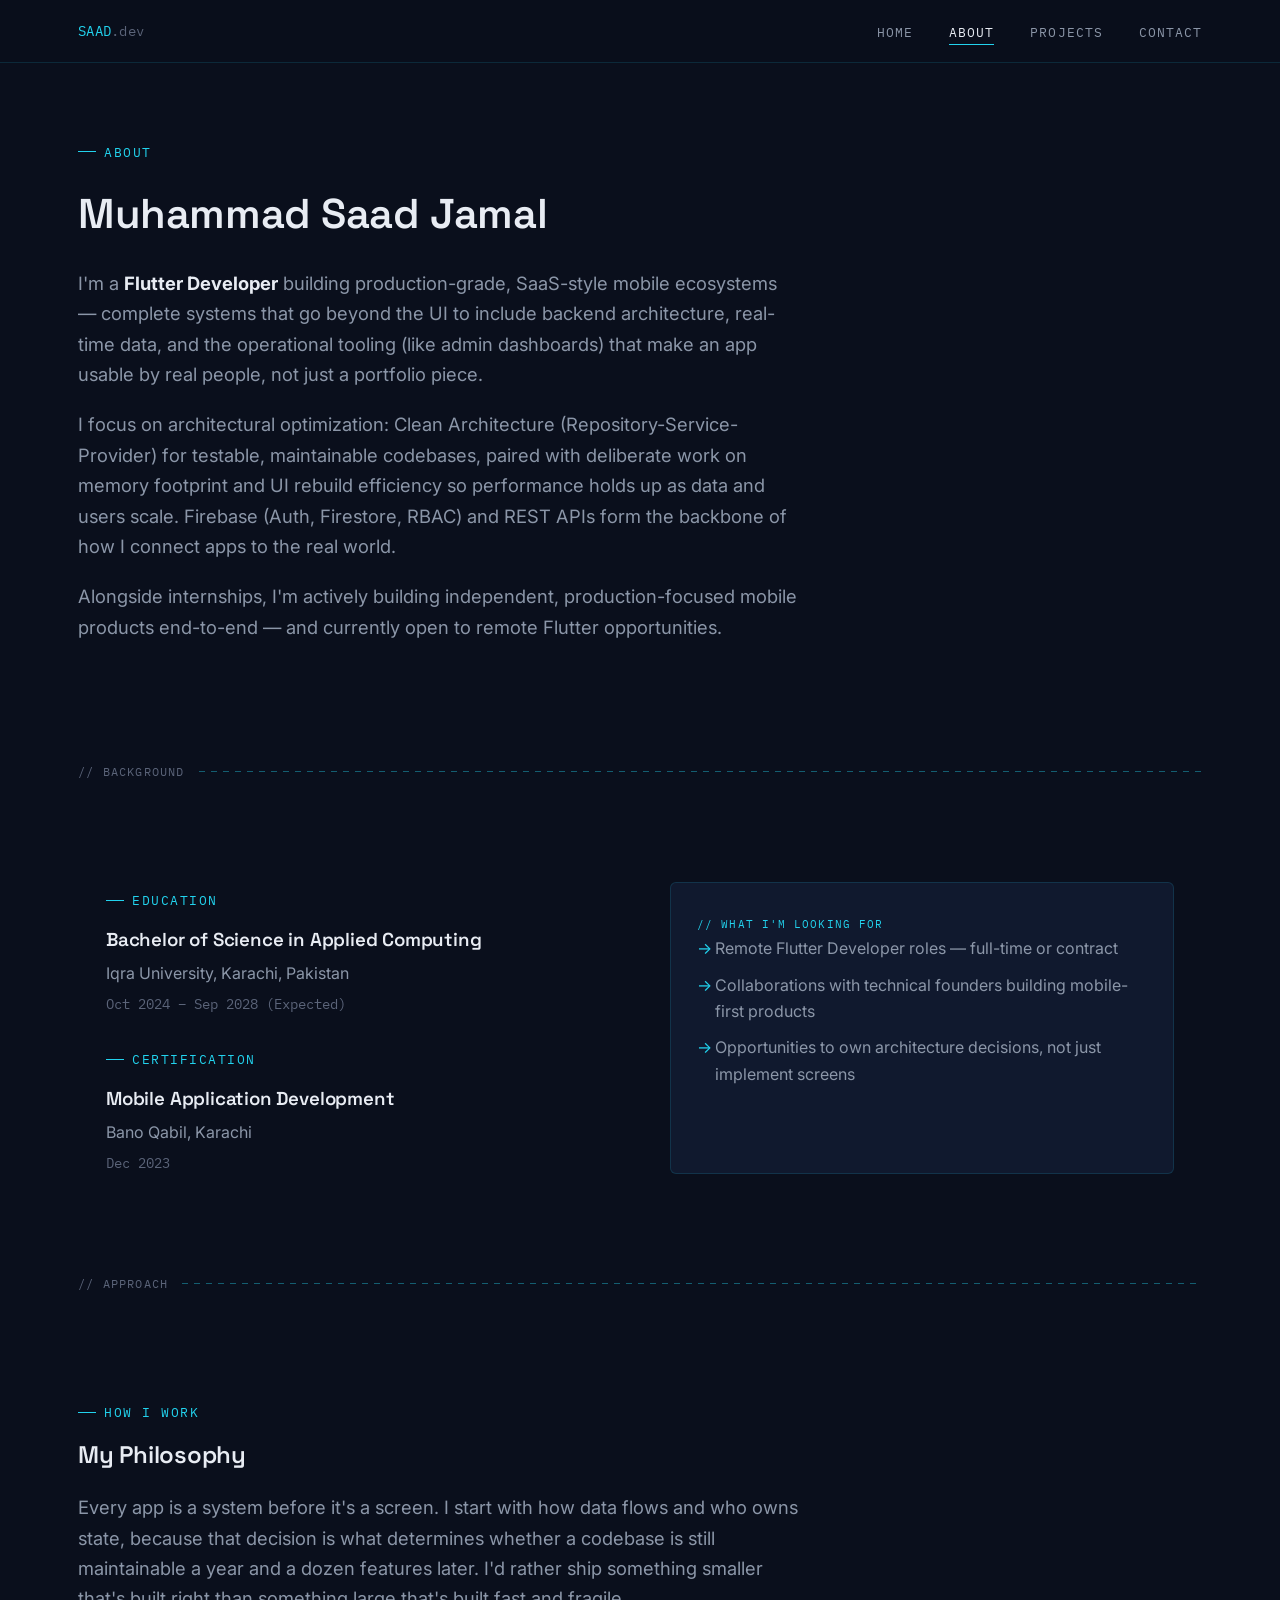
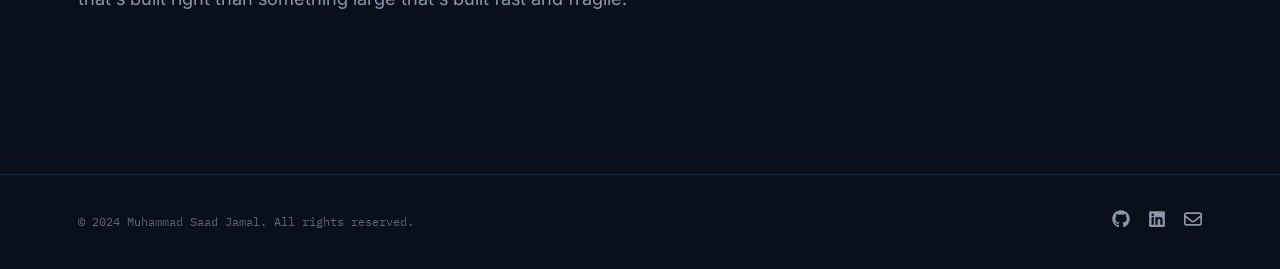
==== about.html @ e8d68d92 "feat: complete portfolio rebuild and redesign" ====
<!DOCTYPE html>
<html lang="en">
<head>
<meta charset="UTF-8">
<meta name="viewport" content="width=device-width, initial-scale=1.0">
<title>About - Muhammad Saad Jamal</title>
<meta name="description" content="Flutter Developer building production-grade mobile ecosystems with Clean Architecture and Firebase.">

<link rel="icon" type="image/svg+xml" href="assets/img/favicon.svg">
<link rel="apple-touch-icon" href="assets/img/favicon.svg">

<link rel="preconnect" href="https://fonts.googleapis.com">
<link rel="preconnect" href="https://fonts.gstatic.com" crossorigin>
<link href="https://fonts.googleapis.com/css2?family=Space+Grotesk:wght@500;600;700&family=Inter:wght@400;500;600&family=IBM+Plex+Mono:wght@400;500&display=swap" rel="stylesheet">
<link rel="stylesheet" href="style.css">
</head>
<body>

<header>
  <nav>
    <a href="index.html" class="logo">SAAD<span class="dim">.dev</span></a>
    <ul class="nav-links">
      <li><a href="index.html">Home</a></li>
      <li><a href="about.html">About</a></li>
      <li><a href="projects.html">Projects</a></li>
      <li><a href="contact.html">Contact</a></li>
    </ul>
    <div class="hamburger">
      <div class="bar"></div>
      <div class="bar"></div>
      <div class="bar"></div>
    </div>
  </nav>
</header>

<main>

  <section style="padding-top: 70px;">
    <div class="section-head" style="margin-bottom: 30px;">
      <span class="eyebrow">About</span>
      <h2>Muhammad Saad Jamal</h2>
    </div>

    <div class="wrap">
      <p class="about-lede">
        I'm a <strong>Flutter Developer</strong> building production-grade, SaaS-style mobile ecosystems —
        complete systems that go beyond the UI to include backend architecture, real-time data, and the
        operational tooling (like admin dashboards) that make an app usable by real people, not just a
        portfolio piece.
      </p>
      <p class="about-lede">
        I focus on architectural optimization: Clean Architecture (Repository-Service-Provider) for testable,
        maintainable codebases, paired with deliberate work on memory footprint and UI rebuild efficiency so
        performance holds up as data and users scale. Firebase (Auth, Firestore, RBAC) and REST APIs form the
        backbone of how I connect apps to the real world.
      </p>
      <p class="about-lede">
        Alongside internships, I'm actively building independent, production-focused mobile products end-to-end
        — and currently open to remote Flutter opportunities.
      </p>
    </div>
  </section>

  <div class="section-divider"><span class="label">// Background</span><span class="line"></span></div>
  <section>
    <div class="wrap">
      <div class="two-col">
        <div>
          <span class="eyebrow">Education</span>
          <h3 style="margin-bottom: 10px;">Bachelor of Science in Applied Computing</h3>
          <p style="color: var(--text-secondary); margin-bottom: 6px;">Iqra University, Karachi, Pakistan</p>
          <p style="font-family: var(--font-mono); font-size: 0.85rem; color: var(--text-muted); margin-bottom: 26px;">Oct 2024 – Sep 2028 (Expected)</p>

          <span class="eyebrow">Certification</span>
          <h3 style="margin-bottom: 10px;">Mobile Application Development</h3>
          <p style="color: var(--text-secondary); margin-bottom: 6px;">Bano Qabil, Karachi</p>
          <p style="font-family: var(--font-mono); font-size: 0.85rem; color: var(--text-muted);">Dec 2023</p>
        </div>

        <div class="looking-for-box">
          <span class="spec-label">// What I'm Looking For</span>
          <ul>
            <li>Remote Flutter Developer roles — full-time or contract</li>
            <li>Collaborations with technical founders building mobile-first products</li>
            <li>Opportunities to own architecture decisions, not just implement screens</li>
          </ul>
        </div>
      </div>
    </div>
  </section>

  <div class="section-divider"><span class="label">// Approach</span><span class="line"></span></div>
  <section>
    <div class="wrap">
      <span class="eyebrow">How I Work</span>
      <h2 style="margin-bottom: 24px;">My Philosophy</h2>
      <p class="about-lede">
        Every app is a system before it's a screen. I start with how data flows and who owns state, because
        that decision is what determines whether a codebase is still maintainable a year and a dozen features
        later. I'd rather ship something smaller that's built right than something large that's built fast
        and fragile.
      </p>
    </div>
  </section>

</main>

<footer>
  <div class="footer-inner">
    <p>&copy; 2024 Muhammad Saad Jamal. All rights reserved.</p>
    <div class="footer-social">
      <a href="https://github.com/DevExplorerr" target="_blank" rel="noopener" aria-label="GitHub">
        <svg xmlns="http://www.w3.org/2000/svg" viewBox="0 0 496 512" aria-hidden="true"><path d="M165.9 397.4c0 2-2.3 3.6-5.2 3.6-3.3 .3-5.6-1.3-5.6-3.6 0-2 2.3-3.6 5.2-3.6 3-.3 5.6 1.3 5.6 3.6zm-31.1-4.5c-.7 2 1.3 4.3 4.3 4.9 2.6 1 5.6 0 6.2-2s-1.3-4.3-4.3-5.2c-2.6-.7-5.5 .3-6.2 2.3zm44.2-1.7c-2.9 .7-4.9 2.6-4.6 4.9 .3 2 2.9 3.3 5.9 2.6 2.9-.7 4.9-2.6 4.6-4.6-.3-1.9-3-3.2-5.9-2.9zM244.8 8C106.1 8 0 113.3 0 252c0 110.9 69.8 205.8 169.5 239.2 12.8 2.3 17.3-5.6 17.3-12.1 0-6.2-.3-40.4-.3-61.4 0 0-70 15-84.7-29.8 0 0-11.4-29.1-27.8-36.6 0 0-22.9-15.7 1.6-15.4 0 0 24.9 2 38.6 25.8 21.9 38.6 58.6 27.5 72.9 20.9 2.3-16 8.8-27.1 16-33.7-55.9-6.2-112.3-14.3-112.3-110.5 0-27.5 7.6-41.3 23.6-58.9-2.6-6.5-11.1-33.3 2.6-67.9 20.9-6.5 69 27 69 27 20-5.6 41.5-8.5 62.8-8.5s42.8 2.9 62.8 8.5c0 0 48.1-33.6 69-27 13.7 34.7 5.2 61.4 2.6 67.9 16 17.7 25.8 31.5 25.8 58.9 0 96.5-58.9 104.2-114.8 110.5 9.2 7.9 17 22.9 17 46.4 0 33.7-.3 75.4-.3 83.6 0 6.5 4.6 14.4 17.3 12.1C428.2 457.8 496 362.9 496 252 496 113.3 383.5 8 244.8 8zM97.2 352.9c-1.3 1-1 3.3 .7 5.2 1.6 1.6 3.9 2.3 5.2 1 1.3-1 1-3.3-.7-5.2-1.6-1.6-3.9-2.3-5.2-1zm-10.8-8.1c-.7 1.3 .3 2.9 2.3 3.9 1.6 1 3.6 .7 4.3-.7 .7-1.3-.3-2.9-2.3-3.9-2-.6-3.6-.3-4.3 .7zm32.4 35.6c-1.6 1.3-1 4.3 1.3 6.2 2.3 2.3 5.2 2.6 6.5 1 1.3-1.3 .7-4.3-1.3-6.2-2.2-2.3-5.2-2.6-6.5-1zm-11.4-14.7c-1.6 1-1.6 3.6 0 5.9 1.6 2.3 4.3 3.3 5.6 2.3 1.6-1.3 1.6-3.9 0-6.2-1.4-2.3-4-3.3-5.6-2z"/></svg>
      </a>
      <a href="https://linkedin.com/in/muhammadsaadjamal" target="_blank" rel="noopener" aria-label="LinkedIn">
        <svg xmlns="http://www.w3.org/2000/svg" viewBox="0 0 448 512" aria-hidden="true"><path d="M416 32H31.9C14.3 32 0 46.5 0 64.3v383.4C0 465.5 14.3 480 31.9 480H416c17.6 0 32-14.5 32-32.3V64.3c0-17.8-14.4-32.3-32-32.3zM135.4 416H69V202.2h66.5V416zm-33.2-243c-21.3 0-38.5-17.3-38.5-38.5S80.9 96 102.2 96c21.2 0 38.5 17.3 38.5 38.5 0 21.3-17.2 38.5-38.5 38.5zm282.1 243h-66.4V312c0-24.8-.5-56.7-34.5-56.7-34.6 0-39.9 27-39.9 54.9V416h-66.4V202.2h63.7v29.2h.9c8.9-16.8 30.6-34.5 62.9-34.5 67.2 0 79.7 44.3 79.7 101.9V416z"/></svg>
      </a>
      <a href="mailto:saadj4775@gmail.com" aria-label="Email">
        <svg xmlns="http://www.w3.org/2000/svg" viewBox="0 0 512 512" aria-hidden="true"><path d="M64 112c-8.8 0-16 7.2-16 16v22.1L220.5 291.7c20.7 17 50.4 17 71.1 0L464 150.1V128c0-8.8-7.2-16-16-16H64zM48 212.2V384c0 8.8 7.2 16 16 16H448c8.8 0 16-7.2 16-16V212.2L322 328.8c-38.4 31.5-93.7 31.5-132 0L48 212.2zM0 128C0 92.7 28.7 64 64 64H448c35.3 0 64 28.7 64 64V384c0 35.3-28.7 64-64 64H64c-35.3 0-64-28.7-64-64V128z"/></svg>
      </a>
    </div>
  </div>
</footer>

<script src="script.js"></script>
</body>
</html>
---- style.css ----
/* =========================================================
   Muhammad Saad Jamal — Portfolio
   Design system: technical blueprint / engineering schematic
   ========================================================= */

:root {
  --bg: #0A0F1C;
  --bg-elevated: #10192E;
  --bg-elevated-2: #142140;
  --accent: #0077B5;
  --accent-bright: #22D3EE;
  --accent-bright-dim: rgba(34, 211, 238, 0.14);
  --text-primary: #E8ECF3;
  --text-secondary: #8B96A8;
  --text-muted: #5B6479;
  --border: rgba(34, 211, 238, 0.14);
  --border-strong: rgba(34, 211, 238, 0.4);
  --danger: #FF6B6B;
  --success: #34D399;

  --font-display: 'Space Grotesk', sans-serif;
  --font-body: 'Inter', sans-serif;
  --font-mono: 'IBM Plex Mono', monospace;

  --max-w: 1180px;
  --radius: 6px;
}

* {
  margin: 0;
  padding: 0;
  box-sizing: border-box;
}

html {
  scroll-behavior: smooth;
}

@media (prefers-reduced-motion: reduce) {
  html {
    scroll-behavior: auto;
  }
  *, *::before, *::after {
    animation-duration: 0.001ms !important;
    animation-iteration-count: 1 !important;
    transition-duration: 0.001ms !important;
    scroll-behavior: auto !important;
  }
}

body {
  background: var(--bg);
  color: var(--text-primary);
  font-family: var(--font-body);
  font-size: 16px;
  line-height: 1.65;
  overflow-x: hidden;
}

a {
  color: var(--accent-bright);
  text-decoration: none;
}

img {
  max-width: 100%;
  display: block;
}

h1, h2, h3, h4 {
  font-family: var(--font-display);
  font-weight: 600;
  line-height: 1.15;
  letter-spacing: -0.01em;
}

::selection {
  background: var(--accent-bright);
  color: var(--bg);
}

:focus-visible {
  outline: 2px solid var(--accent-bright);
  outline-offset: 3px;
  border-radius: 3px;
}

.wrap {
  max-width: var(--max-w);
  margin: 0 auto;
  padding: 0 28px;
}

/* Blueprint grid background, used behind the hero */
.blueprint-grid {
  position: absolute;
  inset: 0;
  background-image:
    linear-gradient(var(--border) 1px, transparent 1px),
    linear-gradient(90deg, var(--border) 1px, transparent 1px);
  background-size: 44px 44px;
  -webkit-mask-image: radial-gradient(ellipse 80% 60% at 50% 20%, #000 40%, transparent 90%);
  mask-image: radial-gradient(ellipse 80% 60% at 50% 20%, #000 40%, transparent 90%);
  pointer-events: none;
  opacity: 0.55;
}

/* =========================================================
   Nav
   ========================================================= */

header {
  position: sticky;
  top: 0;
  z-index: 100;
  background: rgba(10, 15, 28, 0.85);
  backdrop-filter: blur(14px);
  border-bottom: 1px solid var(--border);
}

nav {
  max-width: var(--max-w);
  margin: 0 auto;
  padding: 18px 28px;
  display: flex;
  justify-content: space-between;
  align-items: center;
}

nav .logo {
  font-family: var(--font-mono);
  font-size: 14px;
  color: var(--accent-bright);
  letter-spacing: 0.02em;
}

nav .logo .dim {
  color: var(--text-muted);
}

.nav-links {
  list-style: none;
  display: flex;
  gap: 36px;
}

.nav-links a {
  font-family: var(--font-mono);
  font-size: 13px;
  color: var(--text-secondary);
  text-transform: uppercase;
  letter-spacing: 0.08em;
  position: relative;
  padding-bottom: 4px;
  transition: color 0.25s ease;
}

.nav-links a::after {
  content: '';
  position: absolute;
  left: 0;
  bottom: 0;
  width: 0;
  height: 1px;
  background: var(--accent-bright);
  transition: width 0.25s ease;
}

.nav-links a:hover,
.nav-links a.active {
  color: var(--text-primary);
}

.nav-links a:hover::after,
.nav-links a.active::after {
  width: 100%;
}

.hamburger {
  display: none;
  cursor: pointer;
  flex-direction: column;
  gap: 5px;
}

.hamburger .bar {
  width: 22px;
  height: 2px;
  background-color: var(--text-primary);
  transition: 0.3s;
}

.hamburger.active .bar:nth-child(1) { transform: rotate(-45deg) translate(-5px, 5px); }
.hamburger.active .bar:nth-child(2) { opacity: 0; }
.hamburger.active .bar:nth-child(3) { transform: rotate(45deg) translate(-5px, -5px); }

@media (max-width: 768px) {
  .nav-links {
    position: fixed;
    right: 0;
    top: 58px;
    height: calc(100vh - 58px);
    background: rgba(10, 15, 28, 0.98);
    backdrop-filter: blur(20px);
    flex-direction: column;
    align-items: center;
    justify-content: center;
    width: 100%;
    z-index: 10;
    transform: translateX(100%);
    transition: transform 0.3s ease-in-out;
  }
  .nav-links li { margin: 14px 0; }
  .hamburger { display: flex; z-index: 20; }
  .nav-links.nav-active { transform: translateX(0); }
}

/* =========================================================
   Eyebrow / labels / dividers (blueprint annotation style)
   ========================================================= */

.eyebrow {
  display: inline-flex;
  align-items: center;
  gap: 8px;
  font-family: var(--font-mono);
  font-size: 12.5px;
  color: var(--accent-bright);
  text-transform: uppercase;
  letter-spacing: 0.12em;
  margin-bottom: 18px;
}

.eyebrow::before {
  content: '';
  width: 18px;
  height: 1px;
  background: var(--accent-bright);
}

.section-divider {
  display: flex;
  align-items: center;
  gap: 14px;
  max-width: var(--max-w);
  margin: 0 auto;
  padding: 0 28px;
}

.section-divider .label {
  font-family: var(--font-mono);
  font-size: 12px;
  color: var(--text-muted);
  text-transform: uppercase;
  letter-spacing: 0.1em;
  white-space: nowrap;
}

.section-divider .line {
  flex: 1;
  height: 1px;
  background: repeating-linear-gradient(90deg, var(--border-strong) 0 6px, transparent 6px 12px);
}

section {
  padding: 100px 0;
}

.section-head {
  max-width: var(--max-w);
  margin: 0 auto 48px;
  padding: 0 28px;
}

.section-head h2 {
  font-size: clamp(1.8rem, 3.5vw, 2.6rem);
  margin-top: 10px;
}

.section-head p {
  color: var(--text-secondary);
  max-width: 560px;
  margin-top: 14px;
}

/* =========================================================
   Buttons
   ========================================================= */

.btn {
  font-family: var(--font-mono);
  font-size: 13px;
  letter-spacing: 0.03em;
  padding: 13px 24px;
  border-radius: var(--radius);
  cursor: pointer;
  display: inline-flex;
  align-items: center;
  gap: 8px;
  transition: all 0.25s ease;
  border: 1px solid transparent;
}

.btn-primary {
  background: var(--accent-bright);
  color: var(--bg);
  border-color: var(--accent-bright);
}

.btn-primary:hover {
  background: transparent;
  color: var(--accent-bright);
  transform: translateY(-2px);
}

.btn-outline {
  background: transparent;
  color: var(--text-primary);
  border-color: var(--border-strong);
}

.btn-outline:hover {
  border-color: var(--accent-bright);
  color: var(--accent-bright);
  transform: translateY(-2px);
}

.btn-row {
  display: flex;
  flex-wrap: wrap;
  gap: 14px;
  margin-top: 34px;
}

/* =========================================================
   Hero
   ========================================================= */

.hero {
  position: relative;
  min-height: 88vh;
  display: flex;
  align-items: center;
  padding-top: 60px;
  overflow: hidden;
}

.hero-content {
  position: relative;
  z-index: 2;
  max-width: var(--max-w);
  margin: 0 auto;
  padding: 0 28px;
  opacity: 0;
  animation: fadeUp 0.9s ease forwards;
}

.hero h1 {
  font-size: clamp(2.4rem, 6vw, 4.4rem);
  color: var(--text-primary);
}

.hero h1 .accent {
  color: var(--accent-bright);
}

.hero-role {
  font-family: var(--font-mono);
  font-size: clamp(1.1rem, 2.2vw, 1.5rem);
  color: var(--text-secondary);
  margin-top: 18px;
  min-height: 1.6em;
}

.hero-role .cursor {
  display: inline-block;
  width: 2px;
  height: 1em;
  background: var(--accent-bright);
  margin-left: 4px;
  vertical-align: -0.15em;
  animation: blink 1s step-end infinite;
}

.hero p.lede {
  max-width: 560px;
  color: var(--text-secondary);
  margin-top: 22px;
  font-size: 1.05rem;
}

/* =========================================================
   Stat / status strip
   ========================================================= */

.status-strip {
  display: flex;
  flex-wrap: wrap;
  gap: 10px;
  margin-top: 30px;
}

.status-chip {
  font-family: var(--font-mono);
  font-size: 12px;
  color: var(--text-secondary);
  border: 1px solid var(--border);
  border-radius: 20px;
  padding: 6px 14px;
  display: inline-flex;
  align-items: center;
  gap: 7px;
}

.status-chip .dot {
  width: 6px;
  height: 6px;
  border-radius: 50%;
  background: var(--success);
  box-shadow: 0 0 8px var(--success);
}

/* =========================================================
   Skill chips (mono bracketed tags)
   ========================================================= */

.chip-row {
  display: flex;
  flex-wrap: wrap;
  gap: 10px;
}

.chip {
  font-family: var(--font-mono);
  font-size: 12.5px;
  color: var(--text-secondary);
  border: 1px solid var(--border);
  border-radius: 4px;
  padding: 7px 12px;
  transition: all 0.25s ease;
  background: var(--bg-elevated);
}

.chip:hover {
  border-color: var(--accent-bright);
  color: var(--accent-bright);
}

.chip-group {
  margin-bottom: 26px;
}

.chip-group .chip-group-label {
  font-family: var(--font-mono);
  font-size: 11.5px;
  color: var(--text-muted);
  text-transform: uppercase;
  letter-spacing: 0.1em;
  margin-bottom: 12px;
  display: block;
}

/* =========================================================
   Project spec-sheet cards
   ========================================================= */

.project-grid {
  max-width: var(--max-w);
  margin: 0 auto;
  padding: 0 28px;
  display: grid;
  grid-template-columns: repeat(auto-fit, minmax(320px, 1fr));
  gap: 26px;
}

.project-card {
  position: relative;
  background: var(--bg-elevated);
  border: 1px solid var(--border);
  border-radius: var(--radius);
  padding: 28px;
  opacity: 0;
  transform: translateY(24px);
  transition: border-color 0.3s ease, transform 0.3s ease;
}

.project-card.revealed {
  animation: fadeUp 0.7s ease forwards;
}

.project-card:hover {
  border-color: var(--border-strong);
  transform: translateY(-4px);
}

.project-card::before,
.project-card::after {
  content: '';
  position: absolute;
  width: 10px;
  height: 10px;
  border-color: var(--border-strong);
  border-style: solid;
  opacity: 0.7;
}

.project-card::before {
  top: 8px;
  left: 8px;
  border-width: 1px 0 0 1px;
}

.project-card::after {
  bottom: 8px;
  right: 8px;
  border-width: 0 1px 1px 0;
}

.project-card .project-num {
  font-family: var(--font-mono);
  font-size: 12px;
  color: var(--accent-bright);
  letter-spacing: 0.08em;
}

.project-card h3 {
  font-size: 1.35rem;
  margin: 10px 0 12px;
}

.project-card .project-desc {
  color: var(--text-secondary);
  font-size: 0.95rem;
  margin-bottom: 18px;
}

.project-card .spec-label {
  font-family: var(--font-mono);
  font-size: 11px;
  color: var(--text-muted);
  text-transform: uppercase;
  letter-spacing: 0.1em;
  margin-bottom: 8px;
  margin-top: 18px;
}

.project-card .spec-list {
  list-style: none;
  color: var(--text-secondary);
  font-size: 0.9rem;
}

.project-card .spec-list li {
  position: relative;
  padding-left: 16px;
  margin-bottom: 6px;
}

.project-card .spec-list li::before {
  content: '·';
  position: absolute;
  left: 0;
  color: var(--accent-bright);
}

.project-card .project-links {
  display: flex;
  flex-wrap: wrap;
  gap: 10px;
  margin-top: 22px;
  padding-top: 18px;
  border-top: 1px solid var(--border);
}

.project-card .project-links a {
  font-family: var(--font-mono);
  font-size: 12px;
  color: var(--text-secondary);
  border: 1px solid var(--border);
  border-radius: 4px;
  padding: 7px 12px;
  transition: all 0.25s ease;
  display: inline-flex;
  align-items: center;
  gap: 6px;
}

.project-card .project-links a:hover {
  border-color: var(--accent-bright);
  color: var(--accent-bright);
}

.project-card .project-links a.disabled {
  opacity: 0.4;
  pointer-events: none;
}

.project-card .gallery-img {
  width: 100%;
  height: auto;
  border-radius: 4px;
  border: 1px solid var(--border);
  margin-bottom: 18px;
  display: block;
}

.project-card .thumb-placeholder {
  height: 150px;
  border-radius: 4px;
  border: 1px dashed var(--border-strong);
  margin-bottom: 18px;
  display: flex;
  align-items: center;
  justify-content: center;
  font-family: var(--font-mono);
  font-size: 11px;
  color: var(--text-muted);
  text-align: center;
  letter-spacing: 0.05em;
  background:
    repeating-linear-gradient(135deg, rgba(34,211,238,0.03) 0 10px, transparent 10px 20px);
}

.view-all-row {
  max-width: var(--max-w);
  margin: 40px auto 0;
  padding: 0 28px;
  text-align: center;
}

/* =========================================================
   Experience timeline
   ========================================================= */

.timeline {
  max-width: 760px;
  margin: 0 auto;
  padding: 0 28px;
  position: relative;
}

.timeline::before {
  content: '';
  position: absolute;
  left: 28px;
  top: 6px;
  bottom: 6px;
  width: 1px;
  background: repeating-linear-gradient(180deg, var(--border-strong) 0 6px, transparent 6px 12px);
}

.timeline-item {
  position: relative;
  padding: 0 0 40px 60px;
}

.timeline-item:last-child { padding-bottom: 0; }

.timeline-item::before {
  content: '';
  position: absolute;
  left: 22px;
  top: 4px;
  width: 11px;
  height: 11px;
  border-radius: 50%;
  background: var(--bg);
  border: 2px solid var(--accent-bright);
}

.timeline-item .role-row {
  display: flex;
  flex-wrap: wrap;
  align-items: baseline;
  gap: 10px;
  margin-bottom: 6px;
}

.timeline-item h3 {
  font-size: 1.1rem;
}

.timeline-item .company {
  color: var(--accent-bright);
  font-family: var(--font-mono);
  font-size: 0.85rem;
}

.timeline-item .dates {
  font-family: var(--font-mono);
  font-size: 0.8rem;
  color: var(--text-muted);
  margin-bottom: 10px;
}

.timeline-item p {
  color: var(--text-secondary);
  font-size: 0.95rem;
}

/* =========================================================
   About page specifics
   ========================================================= */

.about-lede {
  font-size: 1.15rem;
  color: var(--text-secondary);
  max-width: 720px;
  margin-bottom: 20px;
}

.about-lede strong {
  color: var(--text-primary);
}

.two-col {
  display: grid;
  grid-template-columns: 1fr 1fr;
  gap: 60px;
  max-width: var(--max-w);
  margin: 0 auto;
  padding: 0 28px;
}

@media (max-width: 860px) {
  .two-col { grid-template-columns: 1fr; gap: 40px; }
}

.looking-for-box {
  background: var(--bg-elevated);
  border: 1px solid var(--border);
  border-radius: var(--radius);
  padding: 26px;
}

.looking-for-box .spec-label {
  font-family: var(--font-mono);
  font-size: 11px;
  color: var(--accent-bright);
  text-transform: uppercase;
  letter-spacing: 0.1em;
  margin-bottom: 14px;
}

.looking-for-box ul {
  list-style: none;
  color: var(--text-secondary);
}

.looking-for-box li {
  position: relative;
  padding-left: 18px;
  margin-bottom: 10px;
}

.looking-for-box li::before {
  content: '→';
  position: absolute;
  left: 0;
  color: var(--accent-bright);
}

/* =========================================================
   Contact
   ========================================================= */

.contact-wrap {
  max-width: 640px;
  margin: 0 auto;
  padding: 0 28px;
}

.contact-methods {
  display: flex;
  flex-direction: column;
  gap: 12px;
  margin-bottom: 44px;
}

.contact-method {
  display: flex;
  align-items: center;
  gap: 10px;
  font-family: var(--font-mono);
  font-size: 13px;
  color: var(--text-secondary);
  border: 1px solid var(--border);
  border-radius: var(--radius);
  padding: 12px 16px;
  width: 100%;
  transition: all 0.25s ease;
  white-space: nowrap;
  overflow: hidden;
  text-overflow: ellipsis;
}

.contact-method:hover {
  border-color: var(--accent-bright);
  color: var(--accent-bright);
}

.contact-method svg {
  width: 16px;
  height: 16px;
  fill: currentColor;
  flex-shrink: 0;
}

form.contact-form {
  display: flex;
  flex-direction: column;
  gap: 20px;
}

.form-group {
  display: flex;
  flex-direction: column;
  gap: 8px;
}

.form-group label {
  font-family: var(--font-mono);
  font-size: 12px;
  color: var(--text-secondary);
  text-transform: uppercase;
  letter-spacing: 0.08em;
}

.form-group input,
.form-group textarea {
  background: var(--bg-elevated);
  border: 1px solid var(--border);
  border-radius: var(--radius);
  padding: 13px 14px;
  color: var(--text-primary);
  font-family: var(--font-body);
  font-size: 0.95rem;
  transition: border-color 0.25s ease;
}

.form-group input::placeholder,
.form-group textarea::placeholder {
  color: var(--text-muted);
}

.form-group input:focus,
.form-group textarea:focus {
  border-color: var(--accent-bright);
  outline: none;
}

textarea { resize: vertical; }

.privacy-note {
  font-size: 0.82rem;
  color: var(--text-muted);
  margin-top: 30px;
  line-height: 1.6;
}

/* =========================================================
   Footer
   ========================================================= */

footer {
  border-top: 1px solid var(--border);
  padding: 34px 0;
  margin-top: 40px;
}

.footer-inner {
  max-width: var(--max-w);
  margin: 0 auto;
  padding: 0 28px;
  display: flex;
  justify-content: space-between;
  align-items: center;
  flex-wrap: wrap;
  gap: 16px;
}

.footer-inner p {
  font-family: var(--font-mono);
  font-size: 12px;
  color: var(--text-muted);
}

.footer-social {
  display: flex;
  gap: 18px;
}

.footer-social a {
  color: var(--text-secondary);
  transition: color 0.25s ease;
}

.footer-social a:hover {
  color: var(--accent-bright);
}

.footer-social svg {
  width: 18px;
  height: 18px;
  fill: currentColor;
}

/* =========================================================
   Animations
   ========================================================= */

@keyframes fadeUp {
  from { opacity: 0; transform: translateY(24px); }
  to { opacity: 1; transform: translateY(0); }
}

@keyframes blink {
  0%, 100% { opacity: 1; }
  50% { opacity: 0; }
}

/* =========================================================
   Page-level responsive tweaks
   ========================================================= */

@media (max-width: 640px) {
  section { padding: 70px 0; }
  .hero { min-height: auto; padding: 120px 0 60px; }
  .btn-row { flex-direction: column; }
  .btn { justify-content: center; }
}
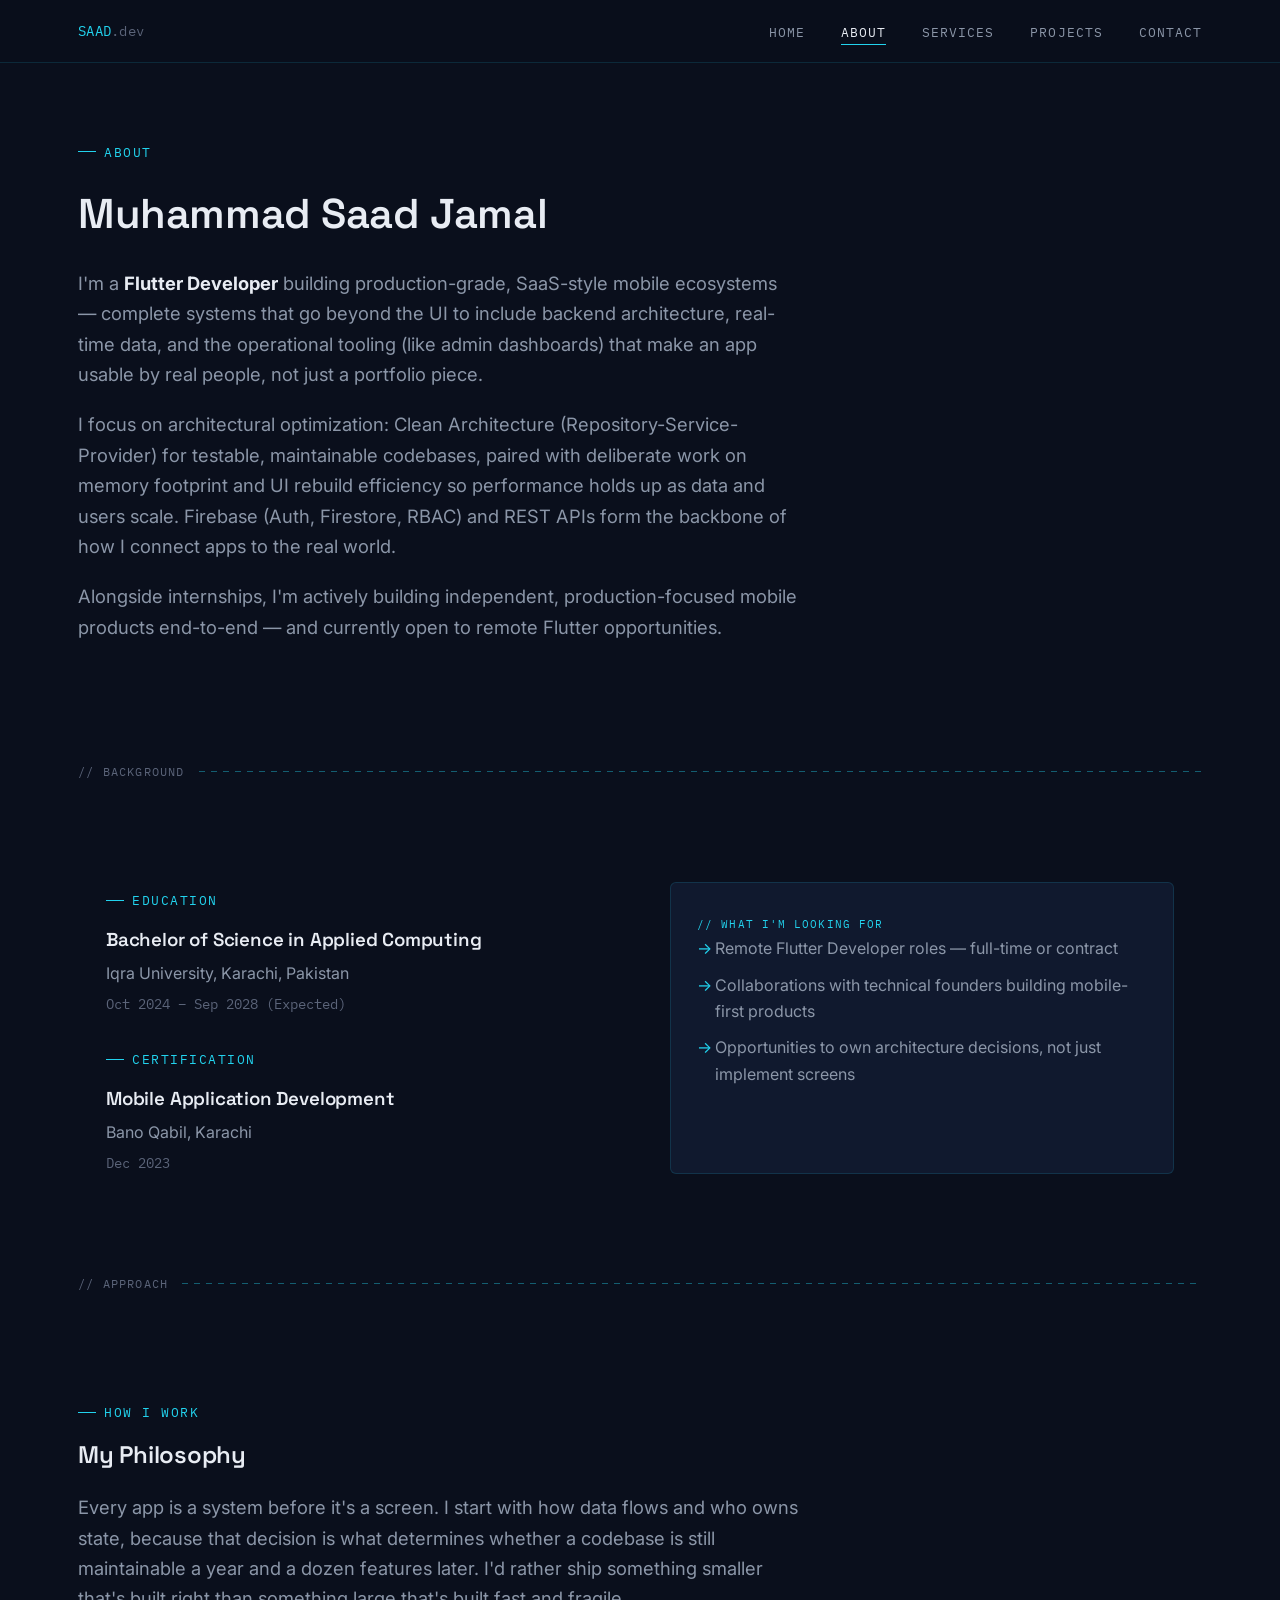
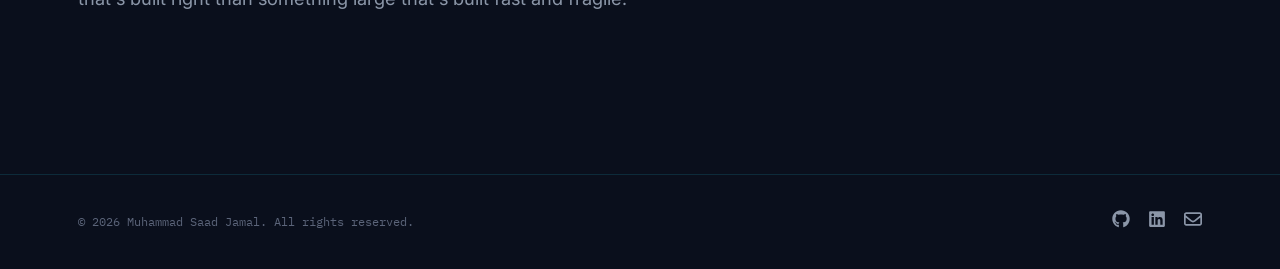
==== commit 87c13878: "Add Services page and update navigation; - Created a new services.html page detailing offered servic" ====
--- a/about.html
+++ b/about.html
@@ -22,6 +22,7 @@
     <ul class="nav-links">
       <li><a href="index.html">Home</a></li>
       <li><a href="about.html">About</a></li>
+      <li><a href="services.html">Services</a></li>
       <li><a href="projects.html">Projects</a></li>
       <li><a href="contact.html">Contact</a></li>
     </ul>
@@ -107,7 +108,7 @@
 
 <footer>
   <div class="footer-inner">
-    <p>&copy; 2024 Muhammad Saad Jamal. All rights reserved.</p>
+    <p>&copy; 2026 Muhammad Saad Jamal. All rights reserved.</p>
     <div class="footer-social">
       <a href="https://github.com/DevExplorerr" target="_blank" rel="noopener" aria-label="GitHub">
         <svg xmlns="http://www.w3.org/2000/svg" viewBox="0 0 496 512" aria-hidden="true"><path d="M165.9 397.4c0 2-2.3 3.6-5.2 3.6-3.3 .3-5.6-1.3-5.6-3.6 0-2 2.3-3.6 5.2-3.6 3-.3 5.6 1.3 5.6 3.6zm-31.1-4.5c-.7 2 1.3 4.3 4.3 4.9 2.6 1 5.6 0 6.2-2s-1.3-4.3-4.3-5.2c-2.6-.7-5.5 .3-6.2 2.3zm44.2-1.7c-2.9 .7-4.9 2.6-4.6 4.9 .3 2 2.9 3.3 5.9 2.6 2.9-.7 4.9-2.6 4.6-4.6-.3-1.9-3-3.2-5.9-2.9zM244.8 8C106.1 8 0 113.3 0 252c0 110.9 69.8 205.8 169.5 239.2 12.8 2.3 17.3-5.6 17.3-12.1 0-6.2-.3-40.4-.3-61.4 0 0-70 15-84.7-29.8 0 0-11.4-29.1-27.8-36.6 0 0-22.9-15.7 1.6-15.4 0 0 24.9 2 38.6 25.8 21.9 38.6 58.6 27.5 72.9 20.9 2.3-16 8.8-27.1 16-33.7-55.9-6.2-112.3-14.3-112.3-110.5 0-27.5 7.6-41.3 23.6-58.9-2.6-6.5-11.1-33.3 2.6-67.9 20.9-6.5 69 27 69 27 20-5.6 41.5-8.5 62.8-8.5s42.8 2.9 62.8 8.5c0 0 48.1-33.6 69-27 13.7 34.7 5.2 61.4 2.6 67.9 16 17.7 25.8 31.5 25.8 58.9 0 96.5-58.9 104.2-114.8 110.5 9.2 7.9 17 22.9 17 46.4 0 33.7-.3 75.4-.3 83.6 0 6.5 4.6 14.4 17.3 12.1C428.2 457.8 496 362.9 496 252 496 113.3 383.5 8 244.8 8zM97.2 352.9c-1.3 1-1 3.3 .7 5.2 1.6 1.6 3.9 2.3 5.2 1 1.3-1 1-3.3-.7-5.2-1.6-1.6-3.9-2.3-5.2-1zm-10.8-8.1c-.7 1.3 .3 2.9 2.3 3.9 1.6 1 3.6 .7 4.3-.7 .7-1.3-.3-2.9-2.3-3.9-2-.6-3.6-.3-4.3 .7zm32.4 35.6c-1.6 1.3-1 4.3 1.3 6.2 2.3 2.3 5.2 2.6 6.5 1 1.3-1.3 .7-4.3-1.3-6.2-2.2-2.3-5.2-2.6-6.5-1zm-11.4-14.7c-1.6 1-1.6 3.6 0 5.9 1.6 2.3 4.3 3.3 5.6 2.3 1.6-1.3 1.6-3.9 0-6.2-1.4-2.3-4-3.3-5.6-2z"/></svg>
@@ -124,4 +125,4 @@
 
 <script src="script.js"></script>
 </body>
-</html>
+</html>
--- a/style.css
+++ b/style.css
@@ -34,6 +34,8 @@
 
 html {
   scroll-behavior: smooth;
+  overflow-x: hidden;
+  width: 100%;
 }
 
 @media (prefers-reduced-motion: reduce) {
@@ -55,6 +57,8 @@
   font-size: 16px;
   line-height: 1.65;
   overflow-x: hidden;
+  max-width: 100vw;
+  overflow-wrap: break-word;
 }
 
 a {
@@ -461,6 +465,96 @@
 }
 
 /* =========================================================
+   Services
+   ========================================================= */
+
+.service-grid {
+  max-width: var(--max-w);
+  margin: 0 auto;
+  padding: 0 28px;
+  display: grid;
+  grid-template-columns: repeat(auto-fit, minmax(min(240px, 100%), 1fr));
+  gap: 22px;
+}
+
+.service-card {
+  background: var(--bg-elevated);
+  border: 1px solid var(--border);
+  border-radius: var(--radius);
+  padding: 26px;
+  transition: border-color 0.3s ease, transform 0.3s ease;
+}
+
+.service-card:hover {
+  border-color: var(--border-strong);
+  transform: translateY(-3px);
+}
+
+.service-card .service-icon {
+  width: 30px;
+  height: 30px;
+  color: var(--accent-bright);
+  margin-bottom: 16px;
+}
+
+.service-card h3 {
+  font-size: 1.1rem;
+  margin-bottom: 10px;
+}
+
+.service-card p {
+  color: var(--text-secondary);
+  font-size: 0.9rem;
+  margin-bottom: 14px;
+}
+
+.service-card .spec-label {
+  font-family: var(--font-mono);
+  font-size: 11px;
+  color: var(--text-muted);
+  text-transform: uppercase;
+  letter-spacing: 0.1em;
+  margin-bottom: 8px;
+}
+
+/* =========================================================
+   Process steps ("How I Work")
+   ========================================================= */
+
+.process-grid {
+  max-width: var(--max-w);
+  margin: 0 auto;
+  padding: 0 28px;
+  display: grid;
+  grid-template-columns: repeat(auto-fit, minmax(min(220px, 100%), 1fr));
+  gap: 30px;
+}
+
+.process-step {
+  border-top: 2px solid var(--border-strong);
+  padding-top: 20px;
+}
+
+.process-step .step-num {
+  font-family: var(--font-mono);
+  font-size: 1.8rem;
+  color: var(--accent-bright);
+  opacity: 0.5;
+  display: block;
+  margin-bottom: 10px;
+}
+
+.process-step h3 {
+  font-size: 1.05rem;
+  margin-bottom: 8px;
+}
+
+.process-step p {
+  color: var(--text-secondary);
+  font-size: 0.9rem;
+}
+
+/* =========================================================
    Project spec-sheet cards
    ========================================================= */
 
@@ -469,7 +563,7 @@
   margin: 0 auto;
   padding: 0 28px;
   display: grid;
-  grid-template-columns: repeat(auto-fit, minmax(320px, 1fr));
+  grid-template-columns: repeat(auto-fit, minmax(min(320px, 100%), 1fr));
   gap: 26px;
 }
 
@@ -787,11 +881,12 @@
   border: 1px solid var(--border);
   border-radius: var(--radius);
   padding: 12px 16px;
-  width: 100%;
+  flex: 1;
   transition: all 0.25s ease;
   white-space: nowrap;
   overflow: hidden;
   text-overflow: ellipsis;
+  width: 100%;
 }
 
 .contact-method:hover {
@@ -928,4 +1023,4 @@
   .hero { min-height: auto; padding: 120px 0 60px; }
   .btn-row { flex-direction: column; }
   .btn { justify-content: center; }
-}
+}
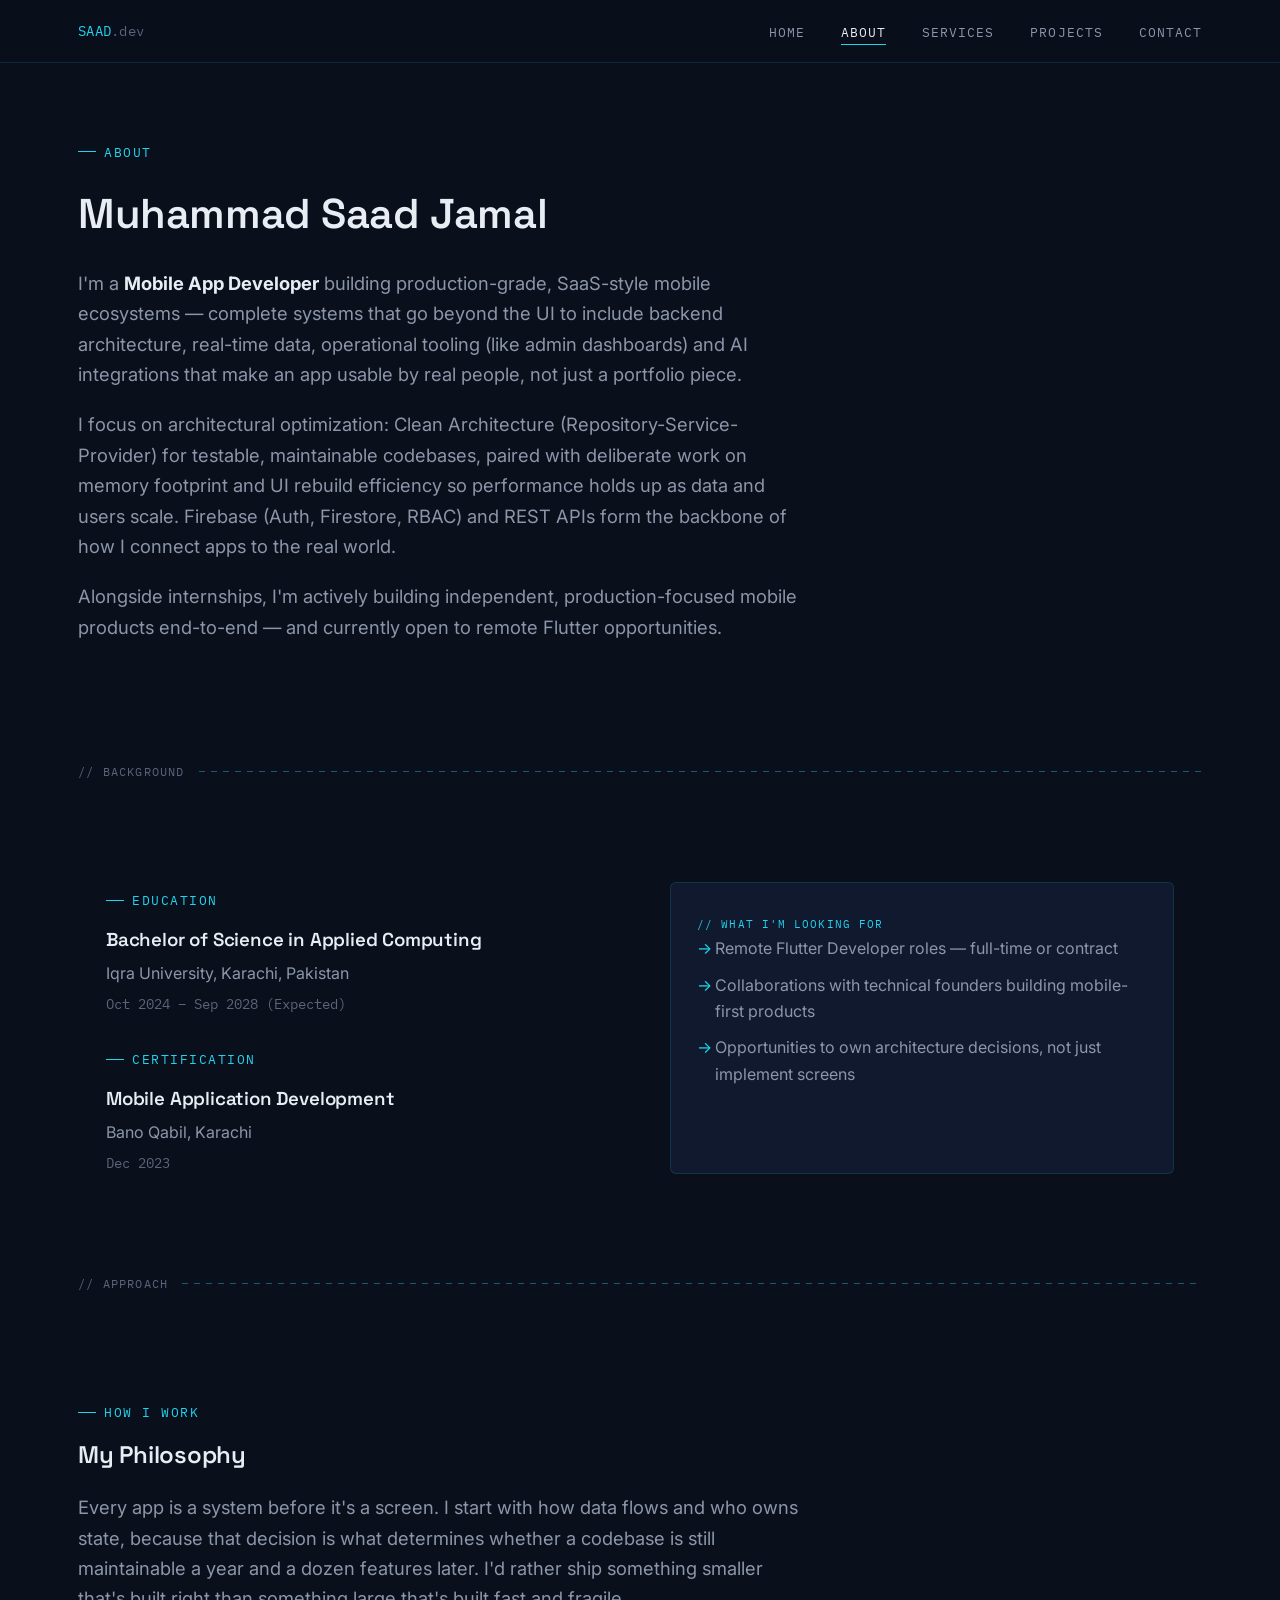
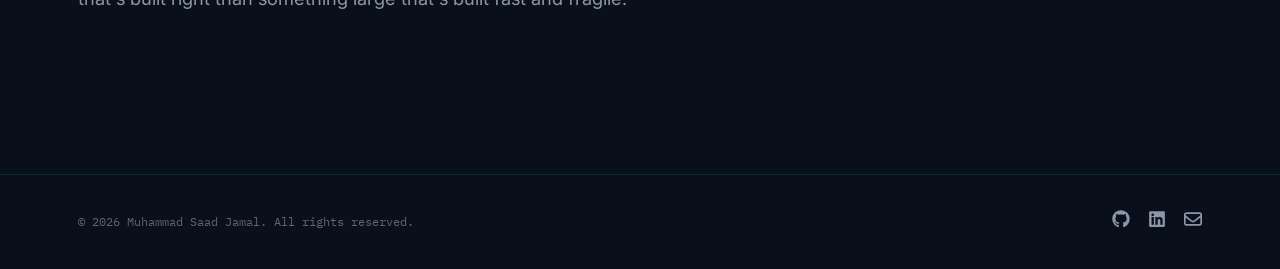
==== commit 4506bcf0: "feat(web): update portfolio to highlight mobile development and AI integration" ====
--- a/about.html
+++ b/about.html
@@ -44,9 +44,8 @@
 
     <div class="wrap">
       <p class="about-lede">
-        I'm a <strong>Flutter Developer</strong> building production-grade, SaaS-style mobile ecosystems —
-        complete systems that go beyond the UI to include backend architecture, real-time data, and the
-        operational tooling (like admin dashboards) that make an app usable by real people, not just a
+        I'm a <strong>Mobile App Developer</strong> building production-grade, SaaS-style mobile ecosystems —
+        complete systems that go beyond the UI to include backend architecture, real-time data, operational tooling (like admin dashboards) and AI integrations that make an app usable by real people, not just a
         portfolio piece.
       </p>
       <p class="about-lede">
--- a/style.css
+++ b/style.css
@@ -17,6 +17,9 @@
   --border-strong: rgba(34, 211, 238, 0.4);
   --danger: #FF6B6B;
   --success: #34D399;
+  --gold: #F5C044;
+  --gold-dim: rgba(245, 192, 68, 0.1);
+  --gold-border: rgba(245, 192, 68, 0.32);
 
   --font-display: 'Space Grotesk', sans-serif;
   --font-body: 'Inter', sans-serif;
@@ -59,6 +62,12 @@
   overflow-x: hidden;
   max-width: 100vw;
   overflow-wrap: break-word;
+  opacity: 0; 
+  animation: fadeIn 0.4s ease-out forwards;
+}
+
+body.fade-out {
+  animation: fadeOut 0.4s ease-in forwards;
 }
 
 a {
@@ -309,12 +318,15 @@
   background: var(--accent-bright);
   color: var(--bg);
   border-color: var(--accent-bright);
+  box-shadow: 0 0 15px rgba(34, 211, 238, 0.15);
 }
 
 .btn-primary:hover {
   background: transparent;
   color: var(--accent-bright);
   transform: translateY(-2px);
+  box-shadow: 0 0 25px rgba(34, 211, 238, 0.4);
+  text-shadow: 0 0 8px rgba(34, 211, 238, 0.3);
 }
 
 .btn-outline {
@@ -485,6 +497,13 @@
   transition: border-color 0.3s ease, transform 0.3s ease;
 }
 
+.service-card, .project-card, .looking-for-box {
+  background: linear-gradient(145deg, rgba(16, 25, 46, 0.9), rgba(20, 33, 64, 0.5));
+  backdrop-filter: blur(12px);
+  position: relative;
+  overflow: hidden;
+}
+
 .service-card:hover {
   border-color: var(--border-strong);
   transform: translateY(-3px);
@@ -515,6 +534,35 @@
   text-transform: uppercase;
   letter-spacing: 0.1em;
   margin-bottom: 8px;
+}
+
+.service-card:hover, .project-card:hover {
+  box-shadow: 0 10px 30px -10px rgba(34, 211, 238, 0.15);
+}
+
+.service-card::before, .project-card::before {
+  content: "";
+  position: absolute;
+  top: 0; left: 0; right: 0; bottom: 0;
+  border-radius: inherit;
+  background: radial-gradient(
+    600px circle at var(--mouse-x, 0) var(--mouse-y, 0),
+    rgba(34, 211, 238, 0.08),
+    transparent 40%
+  );
+  opacity: 0;
+  transition: opacity 0.5s ease;
+  pointer-events: none;
+  z-index: 0;
+}
+
+.service-card:hover::before, .project-card:hover::before {
+  opacity: 1;
+}
+
+.service-card *, .project-card * {
+  position: relative;
+  z-index: 1;
 }
 
 /* =========================================================
@@ -655,6 +703,20 @@
   position: absolute;
   left: 0;
   color: var(--accent-bright);
+}
+
+.project-card .award-badge {
+  display: inline-flex;
+  align-items: center;
+  font-family: var(--font-mono);
+  font-size: 12px;
+  line-height: 1.5;
+  color: var(--gold);
+  background: var(--gold-dim);
+  border: 1px solid var(--gold-border);
+  border-radius: 4px;
+  padding: 7px 12px;
+  margin-top: 18px;
 }
 
 .project-card .project-links {
@@ -1014,6 +1076,28 @@
   50% { opacity: 0; }
 }
 
+@keyframes fadeIn {
+  from { 
+    opacity: 0; 
+    transform: translateY(15px); 
+  }
+  to { 
+    opacity: 1; 
+    transform: translateY(0); 
+  }
+}
+
+@keyframes fadeOut {
+  from { 
+    opacity: 1; 
+    transform: translateY(0); 
+  }
+  to { 
+    opacity: 0; 
+    transform: translateY(-15px); 
+  }
+}
+
 /* =========================================================
    Page-level responsive tweaks
    ========================================================= */
@@ -1023,4 +1107,14 @@
   .hero { min-height: auto; padding: 120px 0 60px; }
   .btn-row { flex-direction: column; }
   .btn { justify-content: center; }
+}
+
+@media (prefers-reduced-motion: reduce) {
+  body {
+    opacity: 1;
+    animation: none;
+  }
+  body.fade-out {
+    animation: none;
+  }
 }
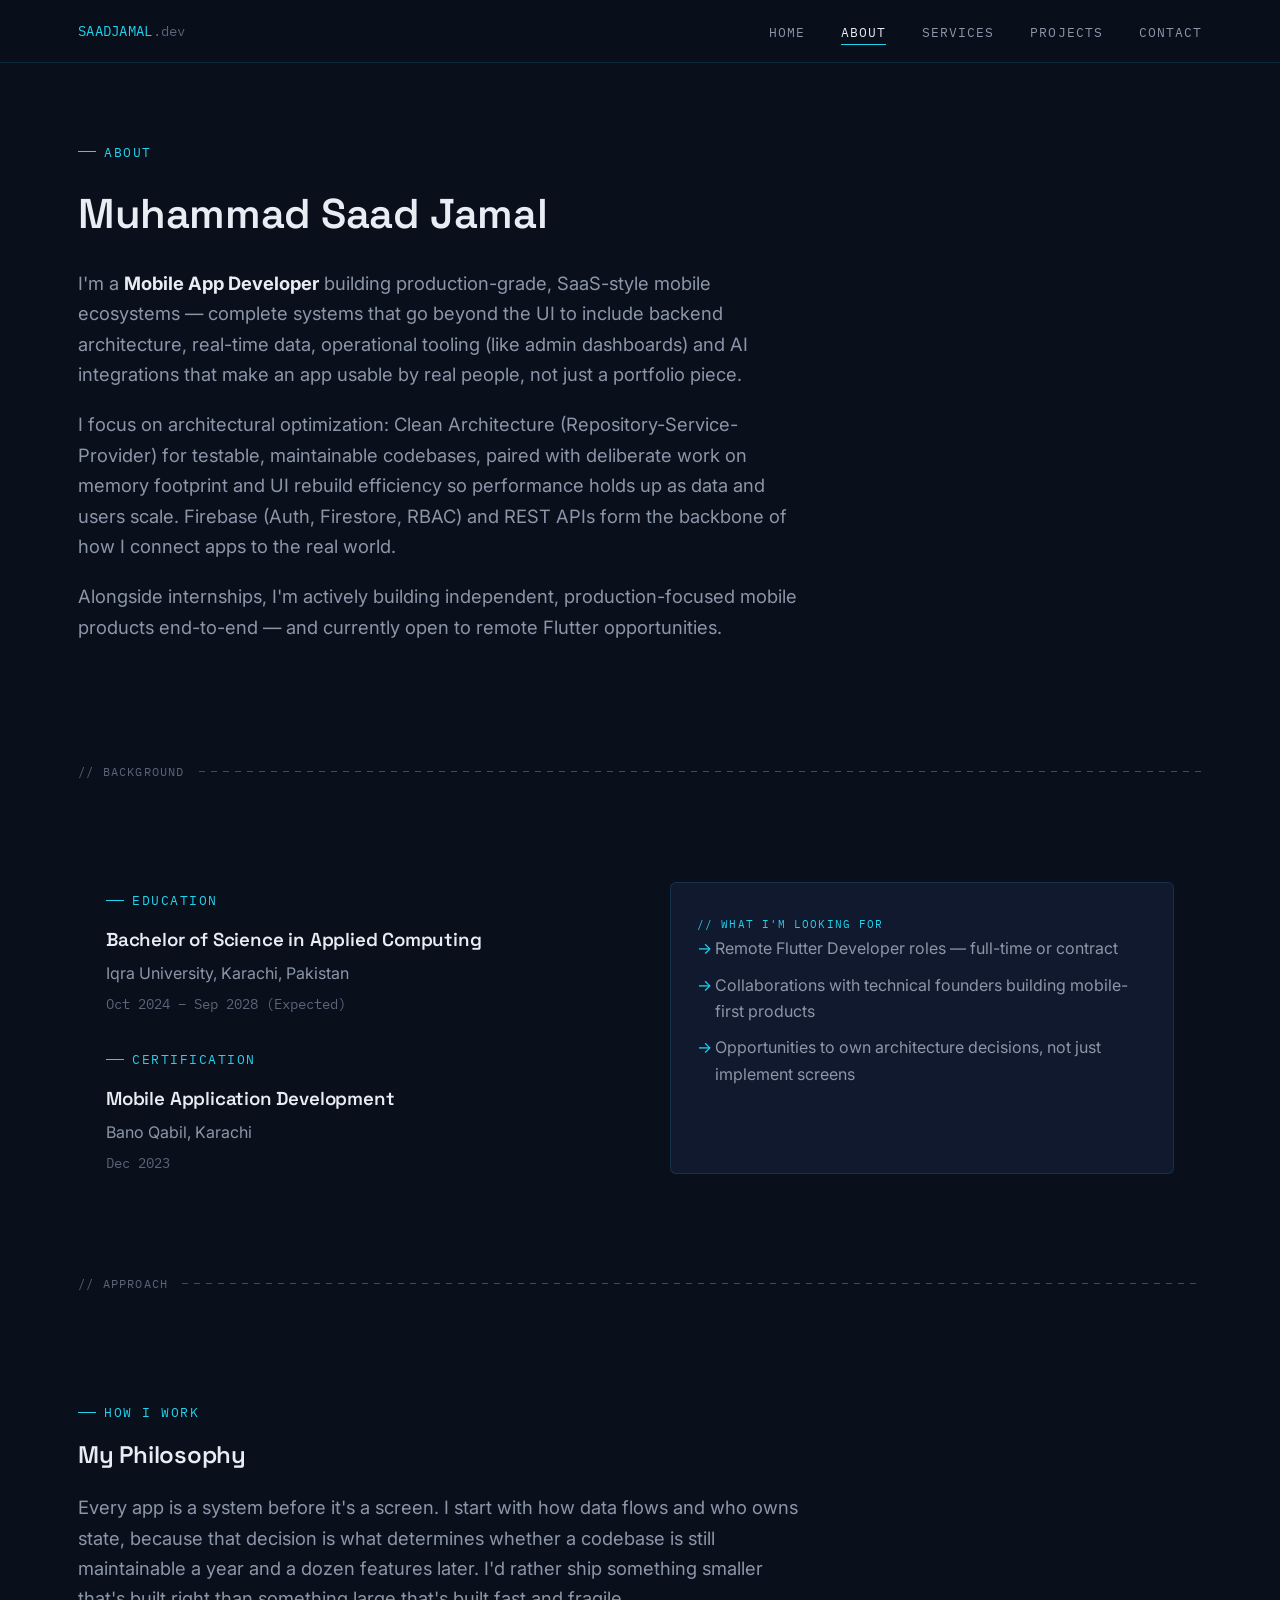
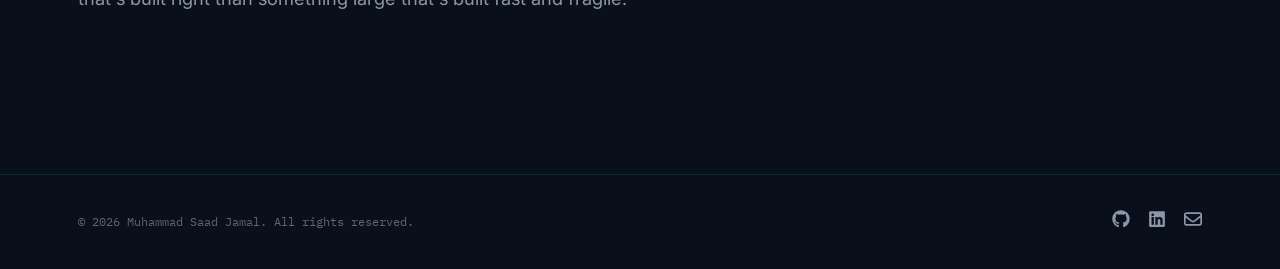
==== commit 6af46bf8: "fix: update email addresses across the portfolio to new domain" ====
--- a/about.html
+++ b/about.html
@@ -18,7 +18,7 @@
 
 <header>
   <nav>
-    <a href="index.html" class="logo">SAAD<span class="dim">.dev</span></a>
+    <a href="index.html" class="logo">SAADJAMAL<span class="dim">.dev</span></a>
     <ul class="nav-links">
       <li><a href="index.html">Home</a></li>
       <li><a href="about.html">About</a></li>
@@ -115,9 +115,12 @@
       <a href="https://linkedin.com/in/muhammadsaadjamal" target="_blank" rel="noopener" aria-label="LinkedIn">
         <svg xmlns="http://www.w3.org/2000/svg" viewBox="0 0 448 512" aria-hidden="true"><path d="M416 32H31.9C14.3 32 0 46.5 0 64.3v383.4C0 465.5 14.3 480 31.9 480H416c17.6 0 32-14.5 32-32.3V64.3c0-17.8-14.4-32.3-32-32.3zM135.4 416H69V202.2h66.5V416zm-33.2-243c-21.3 0-38.5-17.3-38.5-38.5S80.9 96 102.2 96c21.2 0 38.5 17.3 38.5 38.5 0 21.3-17.2 38.5-38.5 38.5zm282.1 243h-66.4V312c0-24.8-.5-56.7-34.5-56.7-34.6 0-39.9 27-39.9 54.9V416h-66.4V202.2h63.7v29.2h.9c8.9-16.8 30.6-34.5 62.9-34.5 67.2 0 79.7 44.3 79.7 101.9V416z"/></svg>
       </a>
-      <a href="mailto:saadj4775@gmail.com" aria-label="Email">
-        <svg xmlns="http://www.w3.org/2000/svg" viewBox="0 0 512 512" aria-hidden="true"><path d="M64 112c-8.8 0-16 7.2-16 16v22.1L220.5 291.7c20.7 17 50.4 17 71.1 0L464 150.1V128c0-8.8-7.2-16-16-16H64zM48 212.2V384c0 8.8 7.2 16 16 16H448c8.8 0 16-7.2 16-16V212.2L322 328.8c-38.4 31.5-93.7 31.5-132 0L48 212.2zM0 128C0 92.7 28.7 64 64 64H448c35.3 0 64 28.7 64 64V384c0 35.3-28.7 64-64 64H64c-35.3 0-64-28.7-64-64V128z"/></svg>
-      </a>
+      <a href="mailto:hello@saadjamal.dev" aria-label="Email">
+          <svg xmlns="http://www.w3.org/2000/svg" viewBox="0 0 512 512" aria-hidden="true">
+            <path
+              d="M64 112c-8.8 0-16 7.2-16 16v22.1L220.5 291.7c20.7 17 50.4 17 71.1 0L464 150.1V128c0-8.8-7.2-16-16-16H64zM48 212.2V384c0 8.8 7.2 16 16 16H448c8.8 0 16-7.2 16-16V212.2L322 328.8c-38.4 31.5-93.7 31.5-132 0L48 212.2zM0 128C0 92.7 28.7 64 64 64H448c35.3 0 64 28.7 64 64V384c0 35.3-28.7 64-64 64H64c-35.3 0-64-28.7-64-64V128z" />
+          </svg>
+        </a>
     </div>
   </div>
 </footer>
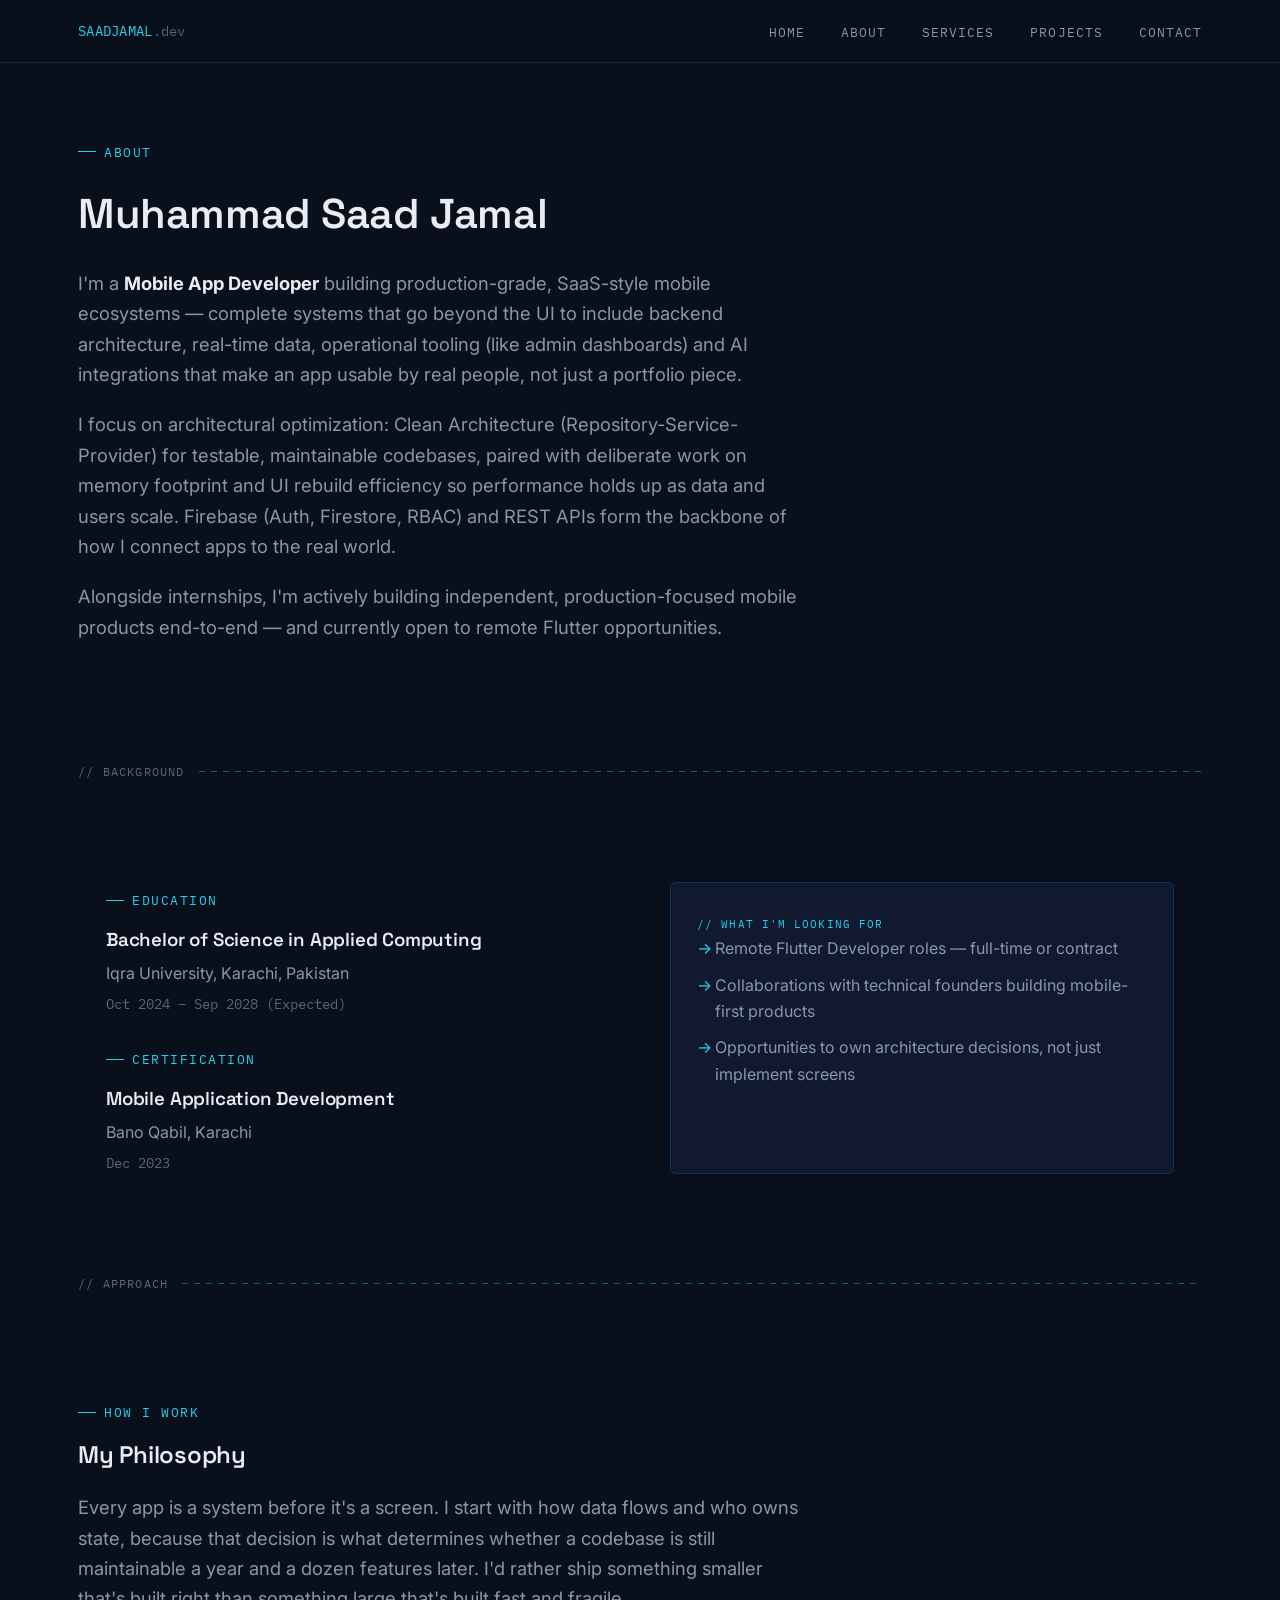
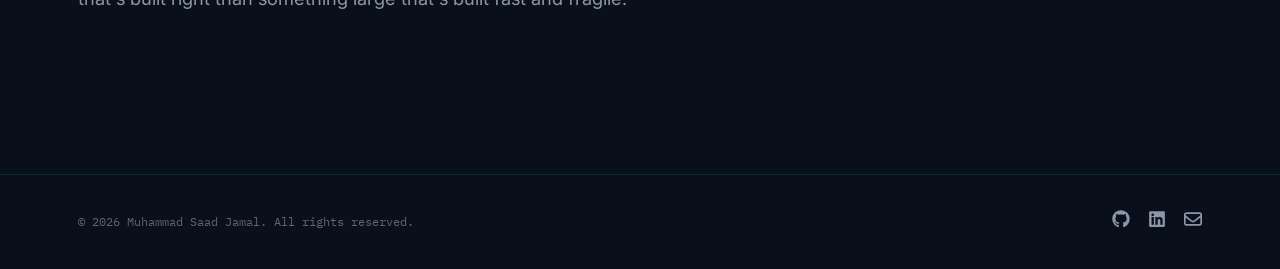
==== commit 3a516885: "chore: enable clean URLs and update internal links" ====
--- a/about.html
+++ b/about.html
@@ -5,26 +5,41 @@
 <meta name="viewport" content="width=device-width, initial-scale=1.0">
 <title>About - Muhammad Saad Jamal</title>
 <meta name="description" content="Flutter Developer building production-grade mobile ecosystems with Clean Architecture and Firebase.">
+<link rel="canonical" href="https://saadjamal.dev/about">
+
+<meta property="og:type" content="website">
+<meta property="og:site_name" content="Muhammad Saad Jamal">
+<meta property="og:title" content="About - Muhammad Saad Jamal">
+<meta property="og:description" content="Flutter Developer building production-grade mobile ecosystems with Clean Architecture and Firebase.">
+<meta property="og:url" content="https://saadjamal.dev/about">
+<meta property="og:image" content="https://saadjamal.dev/assets/img/og-image.png">
+
+<meta name="twitter:card" content="summary_large_image">
 
 <link rel="icon" type="image/svg+xml" href="assets/img/favicon.svg">
 <link rel="apple-touch-icon" href="assets/img/favicon.svg">
 
 <link rel="preconnect" href="https://fonts.googleapis.com">
 <link rel="preconnect" href="https://fonts.gstatic.com" crossorigin>
-<link href="https://fonts.googleapis.com/css2?family=Space+Grotesk:wght@500;600;700&family=Inter:wght@400;500;600&family=IBM+Plex+Mono:wght@400;500&display=swap" rel="stylesheet">
+<link rel="preload" as="style"
+  href="https://fonts.googleapis.com/css2?family=Space+Grotesk:wght@500;600;700&family=Inter:wght@400;500;600&family=IBM+Plex+Mono:wght@400;500&display=swap"
+  onload="this.onload=null;this.rel='stylesheet'">
+<noscript>
+  <link rel="stylesheet" href="https://fonts.googleapis.com/css2?family=Space+Grotesk:wght@500;600;700&family=Inter:wght@400;500;600&family=IBM+Plex+Mono:wght@400;500&display=swap">
+</noscript>
 <link rel="stylesheet" href="style.css">
 </head>
 <body>
 
 <header>
   <nav>
-    <a href="index.html" class="logo">SAADJAMAL<span class="dim">.dev</span></a>
+    <a href="/" class="logo">SAADJAMAL<span class="dim">.dev</span></a>
     <ul class="nav-links">
-      <li><a href="index.html">Home</a></li>
-      <li><a href="about.html">About</a></li>
-      <li><a href="services.html">Services</a></li>
-      <li><a href="projects.html">Projects</a></li>
-      <li><a href="contact.html">Contact</a></li>
+      <li><a href="/">Home</a></li>
+      <li><a href="/about">About</a></li>
+      <li><a href="/services">Services</a></li>
+      <li><a href="/projects">Projects</a></li>
+      <li><a href="/contact">Contact</a></li>
     </ul>
     <div class="hamburger">
       <div class="bar"></div>
--- a/style.css
+++ b/style.css
@@ -4,26 +4,26 @@
    ========================================================= */
 
 :root {
-  --bg: #0A0F1C;
-  --bg-elevated: #10192E;
+  --bg: #0a0f1c;
+  --bg-elevated: #10192e;
   --bg-elevated-2: #142140;
-  --accent: #0077B5;
-  --accent-bright: #22D3EE;
+  --accent: #0077b5;
+  --accent-bright: #22d3ee;
   --accent-bright-dim: rgba(34, 211, 238, 0.14);
-  --text-primary: #E8ECF3;
-  --text-secondary: #8B96A8;
-  --text-muted: #5B6479;
+  --text-primary: #e8ecf3;
+  --text-secondary: #8b96a8;
+  --text-muted: #5b6479;
   --border: rgba(34, 211, 238, 0.14);
   --border-strong: rgba(34, 211, 238, 0.4);
-  --danger: #FF6B6B;
-  --success: #34D399;
-  --gold: #F5C044;
+  --danger: #ff6b6b;
+  --success: #34d399;
+  --gold: #f5c044;
   --gold-dim: rgba(245, 192, 68, 0.1);
   --gold-border: rgba(245, 192, 68, 0.32);
 
-  --font-display: 'Space Grotesk', sans-serif;
-  --font-body: 'Inter', sans-serif;
-  --font-mono: 'IBM Plex Mono', monospace;
+  --font-display: "Space Grotesk", sans-serif;
+  --font-body: "Inter", sans-serif;
+  --font-mono: "IBM Plex Mono", monospace;
 
   --max-w: 1180px;
   --radius: 6px;
@@ -45,7 +45,9 @@
   html {
     scroll-behavior: auto;
   }
-  *, *::before, *::after {
+  *,
+  *::before,
+  *::after {
     animation-duration: 0.001ms !important;
     animation-iteration-count: 1 !important;
     transition-duration: 0.001ms !important;
@@ -62,7 +64,7 @@
   overflow-x: hidden;
   max-width: 100vw;
   overflow-wrap: break-word;
-  opacity: 0; 
+  opacity: 0;
   animation: fadeIn 0.4s ease-out forwards;
 }
 
@@ -80,7 +82,10 @@
   display: block;
 }
 
-h1, h2, h3, h4 {
+h1,
+h2,
+h3,
+h4 {
   font-family: var(--font-display);
   font-weight: 600;
   line-height: 1.15;
@@ -112,8 +117,16 @@
     linear-gradient(var(--border) 1px, transparent 1px),
     linear-gradient(90deg, var(--border) 1px, transparent 1px);
   background-size: 44px 44px;
-  -webkit-mask-image: radial-gradient(ellipse 80% 60% at 50% 20%, #000 40%, transparent 90%);
-  mask-image: radial-gradient(ellipse 80% 60% at 50% 20%, #000 40%, transparent 90%);
+  -webkit-mask-image: radial-gradient(
+    ellipse 80% 60% at 50% 20%,
+    #000 40%,
+    transparent 90%
+  );
+  mask-image: radial-gradient(
+    ellipse 80% 60% at 50% 20%,
+    #000 40%,
+    transparent 90%
+  );
   pointer-events: none;
   opacity: 0.55;
 }
@@ -169,7 +182,7 @@
 }
 
 .nav-links a::after {
-  content: '';
+  content: "";
   position: absolute;
   left: 0;
   bottom: 0;
@@ -203,9 +216,15 @@
   transition: 0.3s;
 }
 
-.hamburger.active .bar:nth-child(1) { transform: rotate(-45deg) translate(-5px, 5px); }
-.hamburger.active .bar:nth-child(2) { opacity: 0; }
-.hamburger.active .bar:nth-child(3) { transform: rotate(45deg) translate(-5px, -5px); }
+.hamburger.active .bar:nth-child(1) {
+  transform: rotate(-45deg) translate(-5px, 5px);
+}
+.hamburger.active .bar:nth-child(2) {
+  opacity: 0;
+}
+.hamburger.active .bar:nth-child(3) {
+  transform: rotate(45deg) translate(-5px, -5px);
+}
 
 @media (max-width: 768px) {
   .nav-links {
@@ -223,9 +242,16 @@
     transform: translateX(100%);
     transition: transform 0.3s ease-in-out;
   }
-  .nav-links li { margin: 14px 0; }
-  .hamburger { display: flex; z-index: 20; }
-  .nav-links.nav-active { transform: translateX(0); }
+  .nav-links li {
+    margin: 14px 0;
+  }
+  .hamburger {
+    display: flex;
+    z-index: 20;
+  }
+  .nav-links.nav-active {
+    transform: translateX(0);
+  }
 }
 
 /* =========================================================
@@ -245,7 +271,7 @@
 }
 
 .eyebrow::before {
-  content: '';
+  content: "";
   width: 18px;
   height: 1px;
   background: var(--accent-bright);
@@ -272,7 +298,11 @@
 .section-divider .line {
   flex: 1;
   height: 1px;
-  background: repeating-linear-gradient(90deg, var(--border-strong) 0 6px, transparent 6px 12px);
+  background: repeating-linear-gradient(
+    90deg,
+    var(--border-strong) 0 6px,
+    transparent 6px 12px
+  );
 }
 
 section {
@@ -494,11 +524,19 @@
   border: 1px solid var(--border);
   border-radius: var(--radius);
   padding: 26px;
-  transition: border-color 0.3s ease, transform 0.3s ease;
-}
-
-.service-card, .project-card, .looking-for-box {
-  background: linear-gradient(145deg, rgba(16, 25, 46, 0.9), rgba(20, 33, 64, 0.5));
+  transition:
+    border-color 0.3s ease,
+    transform 0.3s ease;
+}
+
+.service-card,
+.project-card,
+.looking-for-box {
+  background: linear-gradient(
+    145deg,
+    rgba(16, 25, 46, 0.9),
+    rgba(20, 33, 64, 0.5)
+  );
   backdrop-filter: blur(12px);
   position: relative;
   overflow: hidden;
@@ -536,14 +574,19 @@
   margin-bottom: 8px;
 }
 
-.service-card:hover, .project-card:hover {
+.service-card:hover,
+.project-card:hover {
   box-shadow: 0 10px 30px -10px rgba(34, 211, 238, 0.15);
 }
 
-.service-card::before, .project-card::before {
+.service-card::before,
+.project-card::before {
   content: "";
   position: absolute;
-  top: 0; left: 0; right: 0; bottom: 0;
+  top: 0;
+  left: 0;
+  right: 0;
+  bottom: 0;
   border-radius: inherit;
   background: radial-gradient(
     600px circle at var(--mouse-x, 0) var(--mouse-y, 0),
@@ -556,11 +599,13 @@
   z-index: 0;
 }
 
-.service-card:hover::before, .project-card:hover::before {
+.service-card:hover::before,
+.project-card:hover::before {
   opacity: 1;
 }
 
-.service-card *, .project-card * {
+.service-card *,
+.project-card * {
   position: relative;
   z-index: 1;
 }
@@ -623,7 +668,9 @@
   padding: 28px;
   opacity: 0;
   transform: translateY(24px);
-  transition: border-color 0.3s ease, transform 0.3s ease;
+  transition:
+    border-color 0.3s ease,
+    transform 0.3s ease;
 }
 
 .project-card.revealed {
@@ -637,7 +684,7 @@
 
 .project-card::before,
 .project-card::after {
-  content: '';
+  content: "";
   position: absolute;
   width: 10px;
   height: 10px;
@@ -699,7 +746,7 @@
 }
 
 .project-card .spec-list li::before {
-  content: '·';
+  content: "·";
   position: absolute;
   left: 0;
   color: var(--accent-bright);
@@ -751,6 +798,21 @@
   pointer-events: none;
 }
 
+.project-card .project-links a.btn-apk {
+  color: var(--accent-bright);
+  background: var(--accent-bright-dim);
+  border-color: var(--border-strong);
+}
+
+.project-card .project-links a.btn-apk:hover {
+  background: var(--accent-bright);
+  color: var(--bg);
+}
+
+.project-card .project-links a.btn-apk svg {
+  flex-shrink: 0;
+}
+
 .project-card .gallery-img {
   width: 100%;
   height: auto;
@@ -773,8 +835,11 @@
   color: var(--text-muted);
   text-align: center;
   letter-spacing: 0.05em;
-  background:
-    repeating-linear-gradient(135deg, rgba(34,211,238,0.03) 0 10px, transparent 10px 20px);
+  background: repeating-linear-gradient(
+    135deg,
+    rgba(34, 211, 238, 0.03) 0 10px,
+    transparent 10px 20px
+  );
 }
 
 .view-all-row {
@@ -796,13 +861,17 @@
 }
 
 .timeline::before {
-  content: '';
+  content: "";
   position: absolute;
   left: 28px;
   top: 6px;
   bottom: 6px;
   width: 1px;
-  background: repeating-linear-gradient(180deg, var(--border-strong) 0 6px, transparent 6px 12px);
+  background: repeating-linear-gradient(
+    180deg,
+    var(--border-strong) 0 6px,
+    transparent 6px 12px
+  );
 }
 
 .timeline-item {
@@ -810,10 +879,12 @@
   padding: 0 0 40px 60px;
 }
 
-.timeline-item:last-child { padding-bottom: 0; }
+.timeline-item:last-child {
+  padding-bottom: 0;
+}
 
 .timeline-item::before {
-  content: '';
+  content: "";
   position: absolute;
   left: 22px;
   top: 4px;
@@ -879,7 +950,10 @@
 }
 
 @media (max-width: 860px) {
-  .two-col { grid-template-columns: 1fr; gap: 40px; }
+  .two-col {
+    grid-template-columns: 1fr;
+    gap: 40px;
+  }
 }
 
 .looking-for-box {
@@ -910,7 +984,7 @@
 }
 
 .looking-for-box li::before {
-  content: '→';
+  content: "→";
   position: absolute;
   left: 0;
   color: var(--accent-bright);
@@ -1006,7 +1080,9 @@
   outline: none;
 }
 
-textarea { resize: vertical; }
+textarea {
+  resize: vertical;
+}
 
 .privacy-note {
   font-size: 0.82rem;
@@ -1067,34 +1143,45 @@
    ========================================================= */
 
 @keyframes fadeUp {
-  from { opacity: 0; transform: translateY(24px); }
-  to { opacity: 1; transform: translateY(0); }
+  from {
+    opacity: 0;
+    transform: translateY(24px);
+  }
+  to {
+    opacity: 1;
+    transform: translateY(0);
+  }
 }
 
 @keyframes blink {
-  0%, 100% { opacity: 1; }
-  50% { opacity: 0; }
+  0%,
+  100% {
+    opacity: 1;
+  }
+  50% {
+    opacity: 0;
+  }
 }
 
 @keyframes fadeIn {
-  from { 
-    opacity: 0; 
-    transform: translateY(15px); 
-  }
-  to { 
-    opacity: 1; 
-    transform: translateY(0); 
+  from {
+    opacity: 0;
+    transform: translateY(15px);
+  }
+  to {
+    opacity: 1;
+    transform: translateY(0);
   }
 }
 
 @keyframes fadeOut {
-  from { 
-    opacity: 1; 
-    transform: translateY(0); 
-  }
-  to { 
-    opacity: 0; 
-    transform: translateY(-15px); 
+  from {
+    opacity: 1;
+    transform: translateY(0);
+  }
+  to {
+    opacity: 0;
+    transform: translateY(-15px);
   }
 }
 
@@ -1103,10 +1190,19 @@
    ========================================================= */
 
 @media (max-width: 640px) {
-  section { padding: 70px 0; }
-  .hero { min-height: auto; padding: 120px 0 60px; }
-  .btn-row { flex-direction: column; }
-  .btn { justify-content: center; }
+  section {
+    padding: 70px 0;
+  }
+  .hero {
+    min-height: auto;
+    padding: 120px 0 60px;
+  }
+  .btn-row {
+    flex-direction: column;
+  }
+  .btn {
+    justify-content: center;
+  }
 }
 
 @media (prefers-reduced-motion: reduce) {
